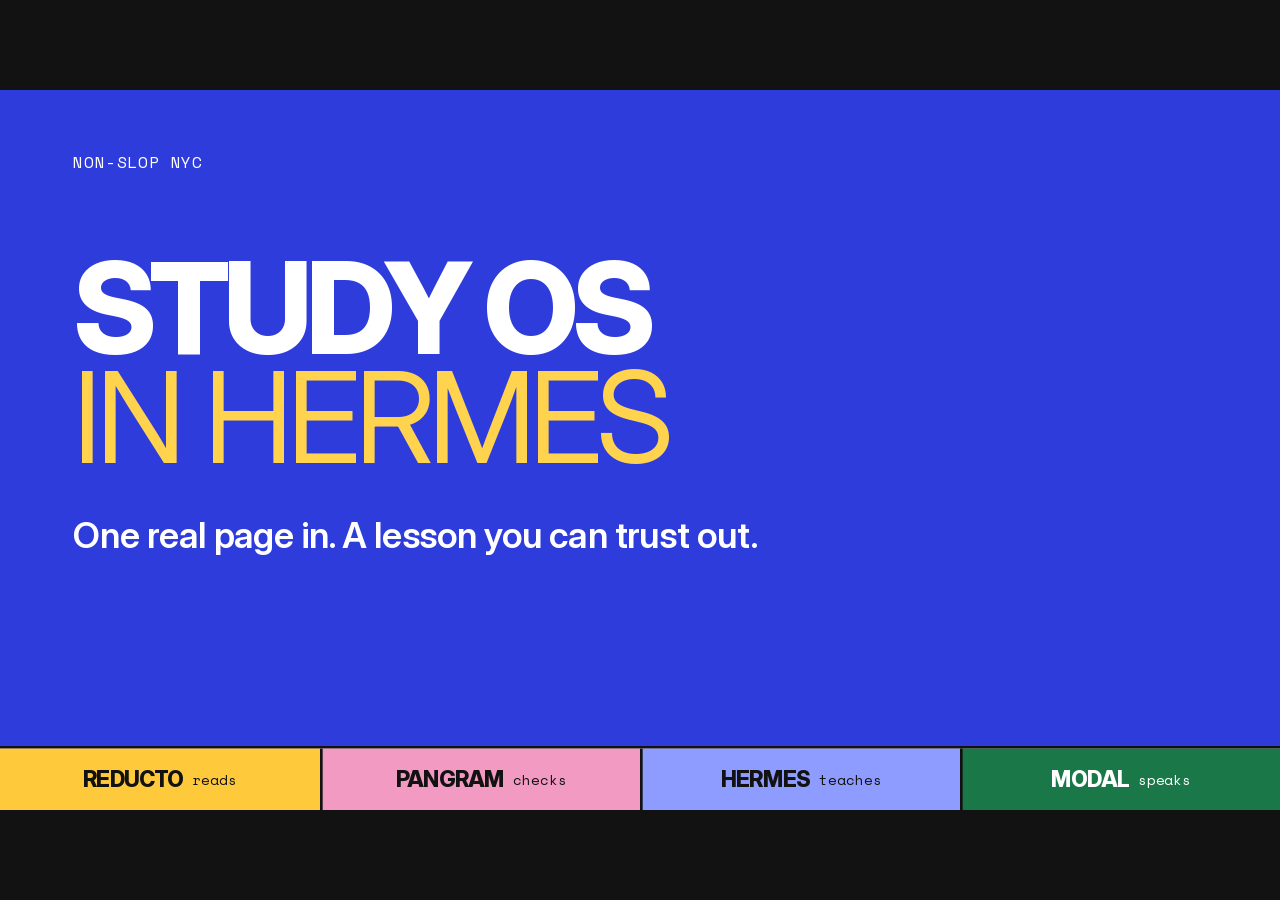
==== talk/index.html @ 19c71505 "The talk Co-Authored-By: Claude Opus 5.5 <noreply@anthropic.com>" ====
<!doctype html><html lang="en"><head><meta charset="utf-8"><title>Study OS for Hermes</title><meta name="viewport" content="width=device-width">
<style>
@font-face{font-family:Inter;font-weight:100 900;src:url(fonts/inter.woff2) format("woff2")}
@font-face{font-family:Mono;font-weight:400;src:url(fonts/mono.woff2) format("woff2")}
*{margin:0;box-sizing:border-box}html,body{height:100%;background:#121212;overflow:hidden}
body{font-family:Inter,"Helvetica Neue",Arial,sans-serif;color:#121212}
#stage{position:absolute;left:50%;top:50%;width:1920px;height:1080px;transform-origin:0 0}
#stage>section{position:absolute;inset:0;background:#faf8f3;padding:90px 110px;visibility:hidden;opacity:0;transition:opacity .25s;overflow:hidden}
#stage>section.on{visibility:visible;opacity:1}#stage>section:not(.on) *{animation:none!important}
.blue{background:#2f3cdc!important;color:#fff}.yellow{background:#ffc93c!important}.pink{background:#f39ac3!important}.green{background:#1a7748!important;color:#fff}.orange{background:#f26b2e!important}
h1{font-size:190px;line-height:.86;letter-spacing:-.055em;font-weight:800;text-transform:uppercase;text-wrap:balance}
h2{font-size:84px;line-height:.92;letter-spacing:-.05em;font-weight:800;text-transform:uppercase}
h1 em,h2 em{font-style:normal;font-weight:400;color:#d7322a}.blue em{color:#ffd34d}.green em{color:#ffd34d}.pink em,.yellow em,.orange em{color:#121212}
.m{font-family:Mono,monospace;font-size:24px;letter-spacing:.05em;text-transform:uppercase}
.rise{animation:rise .6s cubic-bezier(.2,.7,.2,1) both;animation-delay:calc(var(--i,0)*110ms)}@keyframes rise{from{opacity:0;transform:translateY(30px)}}
.clip{position:absolute;right:90px;top:90px;width:1240px;height:775px;background:#faf8f3;border:3px solid #121212;border-radius:14px;box-shadow:16px 16px 0 #121212;object-fit:cover}
.side{position:absolute;left:90px;top:110px;width:450px;display:flex;flex-direction:column;gap:34px}
.tag{display:inline-block;align-self:flex-start;border:3px solid #121212;border-radius:99px;padding:9px 24px;background:#fff;color:#121212;font-weight:700;font-size:28px;box-shadow:5px 5px 0 #121212}
.big{font-size:40px;line-height:1.16;letter-spacing:-.02em;font-weight:600}
.foot{position:absolute;left:90px;right:90px;bottom:62px;display:flex;justify-content:space-between;font-family:Mono,monospace;font-size:22px}
.row{display:flex;gap:34px;margin-top:70px}.card{flex:1;background:#fff;color:#121212;border:3px solid #121212;border-radius:26px;box-shadow:12px 12px 0 #121212;padding:40px}.card b{display:block;font-size:52px;letter-spacing:-.04em;line-height:1;margin-bottom:18px}.card p{font-size:29px;line-height:1.3}
.cmd{margin-top:60px;display:inline-block;background:#121212;color:#fff;border-radius:18px;padding:26px 38px;font-family:Mono,monospace;font-size:33px}
.vs{display:grid;grid-template-columns:1fr 1fr;gap:60px;margin-top:70px}.vs .card b{font-size:150px}
.bar{height:34px;border-radius:99px;border:3px solid #121212;margin:22px 0}
.foot a{color:inherit}aside{display:none}#notes{position:fixed;left:0;right:0;bottom:0;padding:16px 26px;background:rgba(0,0,0,.9);color:#faf8f3;font:20px/1.45 Inter,Arial;display:none}#notes.show{display:block}
#strip{position:absolute;left:0;right:0;bottom:0;height:96px;display:grid;grid-template-columns:repeat(4,1fr);border-top:4px solid #121212;background:#faf8f3;z-index:20}
#strip div{display:flex;align-items:center;justify-content:center;gap:14px;border-left:4px solid #121212;font-size:33px;font-weight:800;letter-spacing:-.04em;text-transform:uppercase;color:#b9b5a9;transition:background .25s,color .25s}#strip div:first-child{border:0}#strip span{font-family:Mono,monospace;font-weight:400;font-size:21px;letter-spacing:.02em;text-transform:lowercase}
#strip .on{color:#121212}#strip .on[data-s=reducto]{background:#ffc93c}#strip .on[data-s=pangram]{background:#f39ac3}#strip .on[data-s=hermes]{background:#8f9cff}#strip .on[data-s=modal]{background:#1a7748;color:#fff}
#stage .foot{bottom:128px}#stage .clip{top:70px}#stage .side{top:90px}
.ab{display:grid;grid-template-columns:1fr 1fr;gap:56px;margin-top:56px}.abc{background:#fff;border:4px solid #121212;border-radius:26px;box-shadow:12px 12px 0 #121212;padding:36px 40px;min-height:600px}.abc p{font-size:33px;line-height:1.42;letter-spacing:-.015em;font-weight:500;margin-top:22px}.abc p span{transition:background .4s;-webkit-box-decoration-break:clone;box-decoration-break:clone}.abtop{display:flex;align-items:center;gap:20px;height:72px}.abtop i{font-style:normal;display:grid;place-items:center;width:72px;height:72px;border-radius:50%;background:#121212;color:#fff;font-weight:800;font-size:36px}.abtop b{font-size:32px;letter-spacing:-.03em;opacity:0}.abtop .m{margin-left:auto;opacity:0;border:3px solid #121212;border-radius:99px;padding:8px 18px}.shown .abtop b,.shown .abtop .m{opacity:1;transition:opacity .3s}.shown .ai p span{background:#f7c9c6;box-shadow:inset 0 -3px 0 #d7322a}.shown .me p span{background:#cfe9d9;box-shadow:inset 0 -3px 0 #1a7748}.shown .ai .m{background:#d7322a;color:#fff}.shown .me .m{background:#1a7748;color:#fff}
.word{animation:none}.word.pop{animation:pop .28s cubic-bezier(.2,1.4,.4,1)}@keyframes pop{from{transform:scale(.7) rotate(-4deg)}}
#clock{position:fixed;right:20px;top:16px;font:700 22px Mono,monospace;background:#121212;color:#fff;padding:8px 14px;border-radius:10px;display:none;z-index:50}#clock.show{display:block}#clock.late{background:#d7322a}
</style></head><body><div id="stage">

<section class="blue" data-on="reducto pangram hermes modal" data-t="0:00"><div class="m rise">Non-Slop NYC</div><h1 class="rise" style="--i:1;margin-top:120px">Study OS<br><em>in Hermes</em></h1><p class="big rise" style="--i:3;margin-top:64px;font-size:54px">One real page in. A lesson you can trust out.</p>
<aside>On screen while you walk up. The timer starts when you leave this slide. "Reducto reads, Pangram checks, Hermes teaches, Modal speaks."</aside></section>

<section data-on="pangram" data-t="0:00" data-step><h2 class="rise">Which one did <em>AI</em> write?</h2><div class="ab"><div class="abc me"><div class="abtop"><i>A</i><b>Michael Faraday, 1861</b><span class="m">100% human</span></div><p><span>Now I must ask you to observe the cup that is formed. As the air comes to the candle, it moves upwards by the force of the current which the heat of the candle produces, and it so cools all the sides of the wax, tallow, or fuel as to keep the edge much cooler than the part within.</span></p></div><div class="abc ai"><div class="abtop"><i>B</i><b>A model</b><span class="m">100% AI</span></div><p><span>A burning candle is a remarkable example of how simple objects can reveal complex scientific principles. When the wick is lit, the heat from the flame melts the surrounding wax, creating a small pool of liquid fuel. This liquid is then drawn upward through the wick by capillary action, where it vaporizes and ultimately combusts.</span></p></div></div>
<aside>"Hands up for A. Hands up for B." Then press once to reveal. "A is Michael Faraday, 1861. B is a model. Pangram got both. Slop gets in twice: in what you study, and in what you hand in."</aside></section>

<section class="yellow" data-on="reducto" data-t="0:20" data-cues="0:reducto,3.2:pangram"><div class="side"><div class="tag">Drop a page</div><h2>Nobody <em>wrote</em> it</h2><p class="big">So it stops.</p></div><video class="clip" src="media/stop.mp4" muted playsinline preload="auto"></video>
<aside>"We drop in an article. Reducto reads every block. Pangram says it is AI. So Study OS stops, before you learn from it. You decide." (Clips are recorded.)</aside></section>

<section data-on="reducto" data-t="0:35" data-cues="0:reducto,5.4:pangram,9.8:hermes"><div class="side"><div class="tag">Drop a real one</div><h2>One page <em>in</em></h2><p class="big">A course and a film come out.</p></div><video class="clip" src="media/showcase.mp4" muted playsinline preload="auto"></video>
<aside>"Now a real one: Faraday, 1861. Reducto reads it. Pangram: one hundred percent human. Claude, in Hermes, plans a short course and makes a film of it. First time takes about a minute and a half; this one is saved."</aside></section>

<section data-on="reducto pangram hermes" data-t="1:00"><div class="side"><div class="tag">Explain your choices</div><h2>Show the <em>seams</em></h2><p class="big">Every line: its source, or none. Every choice: a reason.</p></div><video class="clip" src="media/seams.mp4" muted playsinline preload="auto"></video>
<aside>"Our lessons are written by AI, so we label them. Blue lines have a source line. Red dots are the model's own words, and it says so. Code checks every quote, word for word. And every choice has a reason."</aside></section>

<section class="pink" data-on="hermes" data-t="1:25"><div class="side"><div class="tag">Made for the lesson</div><h2>Not a <em>quiz</em></h2><p class="big">Work the idea with your hands.</p></div><video class="clip" src="media/play.mp4" muted playsinline preload="auto"></video>
<aside>"Hermes writes a game for the lesson. You move the heat, and the molecules are the idea. Melted or boiled, it is still wax."</aside></section>

<section data-on="modal" data-t="1:45"><div class="side"><div class="tag">Sound on</div><h2>It talks, it <em>draws</em></h2><p class="big">And it asks you back.</p></div><video class="clip" src="media/modal.mp4" data-sound playsinline preload="auto"></video>
<aside>Say nothing for the first few seconds: let the voice play. Then: "That voice is ours, on Modal. It sleeps when nobody talks. It draws while it speaks, and it asks instead of telling."</aside></section>

<section class="orange" data-on="reducto pangram hermes modal" data-t="2:06" data-words="Film|Short|Podcast|Quiz|Handwriting|Mock exam|Three signals|Google Calendar" data-each="1.25"><div class="side"><div class="tag">All in there</div><h2 class="word" style="font-size:78px">Film</h2></div><video class="clip" src="media/burst.mp4" muted playsinline preload="auto"></video>
<aside>"And all of this is in there too." Then let it run. Ten seconds.</aside></section>

<section data-on="" data-t="2:18"><h2 class="rise">What we said <em>no</em> to</h2><div class="row"><div class="card rise" style="--i:1;"><b>No gradients</b><p>Flat blocks read from the back row</p></div><div class="card rise" style="--i:2;background:#ffc93c"><b>No proof</b><p>A detector starts a talk, never ends one</p></div><div class="card rise" style="--i:3;background:#f39ac3"><b>No rewriting</b><p>It never writes your essay for you</p></div></div><div class="row" style="margin-top:44px"><div class="card rise" style="--i:4;background:#8f9cff"><b>No forced analogies</b><p>A cell isn't a Kubernetes cluster</p></div><div class="card rise" style="--i:5;background:#f26b2e"><b>No filler</b><p>Stock phrases get sent back</p></div><div class="card rise" style="--i:6;"><b>No account</b><p>Your work is one file you own</p></div></div>
<aside>"Taste is what we left out." Pick two: "We never call a detector proof." "We never write your essay for you."</aside></section>

<section data-on="reducto pangram hermes modal" data-t="2:32" class="blue"><div style="position:absolute;right:130px;top:150px;width:560px;padding:34px;background:#fff;border:4px solid #121212;border-radius:34px;box-shadow:16px 16px 0 #121212" class="rise"><img src="media/qr.svg" alt="QR code for the Study OS plugin" style="width:100%;display:block;image-rendering:pixelated"><p class="m" style="color:#121212;text-align:center;margin-top:12px">Scan to play</p></div><h1 class="rise" style="margin-top:60px">Try <em>it</em></h1><p class="big rise" style="--i:2;margin-top:70px;font-size:46px;max-width:1080px">Tell your Hermes:</p><div class="cmd rise" style="--i:3;margin-top:24px;max-width:1080px;font-size:30px;line-height:1.45">"Install the plugin pukujan-lab-2/study-os-hermes and set it up for me"</div><p class="big rise" style="--i:4;margin-top:54px;font-size:40px">or <span class="m" style="text-transform:none;font-size:25px;white-space:nowrap;display:block;margin-top:10px;max-width:1080px">hermes plugins install pukujan-lab-2/study-os-hermes --enable</span></p>
<aside>"Reducto reads, Pangram checks, Hermes teaches, Modal speaks. It is one plugin, open source, your own keys. Scan it and play that game on your phone right now." Then stop. Everything after this slide is for questions.</aside></section>

<section data-on="pangram"><h2 class="rise">Two kinds of <em>slop</em></h2><div class="vs"><div class="card rise" style="--i:1;background:#ffc93c"><b>1</b><p style="font-size:40px;font-weight:600">What you learn from.</p><p>An article nobody wrote.</p></div><div class="card rise" style="--i:2;background:#f39ac3"><b>2</b><p style="font-size:40px;font-weight:600">What you hand in.</p><p>An essay nobody wrote.</p></div></div>
<aside>Slop comes in at two ends: the thing you study, and the thing you submit. We check both, and we teach in between.</aside></section>

<section data-on="hermes" class="pink"><div class="side"><div class="tag">HyperFrames</div><h2>Watch or <em>listen</em></h2><p class="big">Explainer, Short, slides. Podcast, recap, quiz in your ear.</p></div><video class="clip" src="media/watch.mp4" muted playsinline preload="auto"></video><div class="foot"><span>Made from the same lesson</span></div>
<aside>The same lesson as a video, a Short, slides or a podcast. The videos are HyperFrames compositions.</aside></section>

<section data-on="hermes" class="yellow"><div class="side"><div class="tag">Hermes + Claude</div><h2>Then <em>learn it</em></h2><p class="big">Short lessons. Quizzes that say why you slipped.</p></div><video class="clip" src="media/quiz.mp4" muted playsinline preload="auto"></video><div class="foot"><span>Comes back before you forget it</span></div>
<aside>It makes a course from your source, and quizzes what you know least.</aside></section>

<section data-on="reducto pangram" class="green"><div class="side"><div class="tag">For teachers</div><h2>PDF to <em>exam</em></h2><p class="big">Drop the reading. Get an assignment or a mock exam.</p></div><video class="clip" src="media/teacher.mp4" muted playsinline preload="auto"></video><div class="foot"><span>Read by Reducto. Set with a deadline.</span></div>
<aside>The teacher's page. One document becomes work with a due date. Students never see the answers.</aside></section>

<section data-on="reducto"><div class="side"><div class="tag">For students</div><h2>Typed or <em>by hand</em></h2><p class="big">Write on paper, take a photo. Reducto reads it.</p></div><video class="clip" src="media/student.mp4" muted playsinline preload="auto"></video><div class="foot"><span>It also notes typing, pasting and time</span><span><a href="samples/handwriting.png" target="_blank">Open the page</a></span></div>
<aside>Students can write by hand and send a photo. The app notes typed or pasted, and how long it took, and tells the student so.</aside></section>

<section data-on="pangram" class="yellow"><div class="side"><div class="tag">Pangram</div><h2>Three <em>signals</em></h2><p class="big">How it reads. How it was written. How long it took.</p></div><video class="clip" src="media/signals.mp4" muted playsinline preload="auto"></video><div class="foot"><span>Signals to start a conversation, never proof</span><span><a href="samples/essay-person.txt" target="_blank">Essay A</a> · <a href="samples/essay-ai.txt" target="_blank">Essay B</a></span></div>
<aside>The sample pasted answer is fully AI and shows red. Maya's sample photo uses Faraday's own words, so it shows green. A detector can be wrong, so we show three signals and call none of them proof.</aside></section>

<section data-on="hermes" class="pink"><div class="side"><div class="tag">Meet</div><h2>Book a <em>session</em></h2><p class="big">One student or a group. Opens in Google Calendar, filled in.</p></div><video class="clip" src="media/meet.mp4" muted playsinline preload="auto"></video><div class="foot"><span>Email opens ready in Gmail too</span></div>
<aside>Students ask, teachers book. It opens Google Calendar or Gmail already filled in.</aside></section>

<section data-on="reducto pangram hermes modal"><h2 class="rise">What does <em>what</em></h2><div class="row"><div class="card rise" style="--i:1"><b>Hermes</b><p>The app, the agent and the model</p></div><div class="card rise" style="--i:2;background:#ffc93c"><b>Reducto</b><p>Reads PDFs and handwriting</p></div><div class="card rise" style="--i:3;background:#f39ac3"><b>Pangram</b><p>Who wrote it, part by part</p></div></div><div class="row" style="margin-top:44px"><div class="card rise" style="--i:4;background:#8f9cff"><b>Modal</b><p>A voice that sleeps when quiet</p></div><div class="card rise" style="--i:5;background:#f26b2e"><b>HyperFrames</b><p>Every video is a web page</p></div><div class="card rise" style="--i:6"><b>SQLite</b><p>One file on your computer</p></div></div>
<aside>Each sponsor does one clear job. Turn any of them off and it still works, with less.</aside></section>


<div id="strip"><div data-s="reducto">Reducto <span>reads</span></div><div data-s="pangram">Pangram <span>checks</span></div><div data-s="hermes">Hermes <span>teaches</span></div><div data-s="modal">Modal <span>speaks</span></div></div></div><div id="clock">0:00</div><div id="notes"></div><script>
const S=[...document.querySelectorAll('#stage>section')],stage=document.getElementById('stage'),notes=document.getElementById('notes'),clock=document.getElementById('clock');let i=-1,began=0;
const light=names=>document.querySelectorAll('#strip div').forEach(d=>d.classList.toggle('on',names.split(' ').includes(d.dataset.s)));
function fit(){const k=Math.min(innerWidth/1920,innerHeight/1080);stage.style.transform=`scale(${k}) translate(-50%,-50%)`}
function start(s){s.querySelectorAll('video').forEach(v=>{v.loop=false;v.currentTime=0;if(v.hasAttribute('data-sound'))v.muted=/[?&]mute/.test(location.search);v.play().catch(()=>{v.muted=true;v.play().catch(()=>{})})})}
S.forEach(s=>{const v=s.querySelector('video');if(!v)return;
 const cues=s.dataset.cues&&s.dataset.cues.split(',').map(x=>{const[a,b]=x.split(':');return[+a,b]}),words=s.dataset.words&&s.dataset.words.split('|'),w=s.querySelector('.word');
 if(!cues&&!words)return;
 const tick=()=>{if(S[i]!==s)return;if(cues){let c=cues[0];cues.forEach(x=>{if(v.currentTime>=x[0])c=x});light(c[1])}if(words){const t=words[Math.min(words.length-1,Math.floor(v.currentTime/+s.dataset.each))];if(w.textContent!==t){w.textContent=t;w.classList.remove('pop');void w.offsetWidth;w.classList.add('pop')}}requestAnimationFrame(tick)};
 s._tick=tick});
function go(n){n=Math.max(0,Math.min(S.length-1,n));if(n===i)return;if(i>=0)S[i].querySelectorAll('video').forEach(v=>v.pause());if(i===0&&n===1&&!began)began=Date.now();if(n===0)began=0;S.forEach((s,k)=>s.classList.toggle('on',k===n));i=n;S[n].classList.remove('shown');try{history.replaceState(null,'',location.search+'#'+(n+1))}catch(e){}notes.textContent=(S[n].dataset.t?S[n].dataset.t+'  ':'Backup  ')+(S[n].querySelector('aside')?.textContent||'');light(S[n].dataset.on||'');start(S[n]);if(S[n]._tick)requestAnimationFrame(S[n]._tick)}
function next(){const s=S[i];if(s.hasAttribute('data-step')&&!s.classList.contains('shown'))s.classList.add('shown');else go(i+1)}
setInterval(()=>{const t=began?Math.floor((Date.now()-began)/1000):0;clock.textContent=Math.floor(t/60)+':'+String(t%60).padStart(2,'0');clock.classList.toggle('late',t>165)},250);
addEventListener('resize',fit);fit();
addEventListener('keydown',e=>{const k=e.key.toLowerCase();if(['arrowright','arrowdown','pagedown',' ','enter'].includes(k)){e.preventDefault();next()}else if(['arrowleft','arrowup','pageup','backspace'].includes(k)){e.preventDefault();go(i-1)}else if(k==='f'){document.fullscreenElement?document.exitFullscreen():document.documentElement.requestFullscreen().catch(()=>{})}else if(k==='n')notes.classList.toggle('show');else if(k==='t')clock.classList.toggle('show');else if(k==='r'){S[i].classList.remove('shown');start(S[i])}});
addEventListener('click',e=>e.target.closest('a')||(e.clientX<innerWidth*.25?go(i-1):next()));go((+location.hash.slice(1)||1)-1);
</script></body></html>
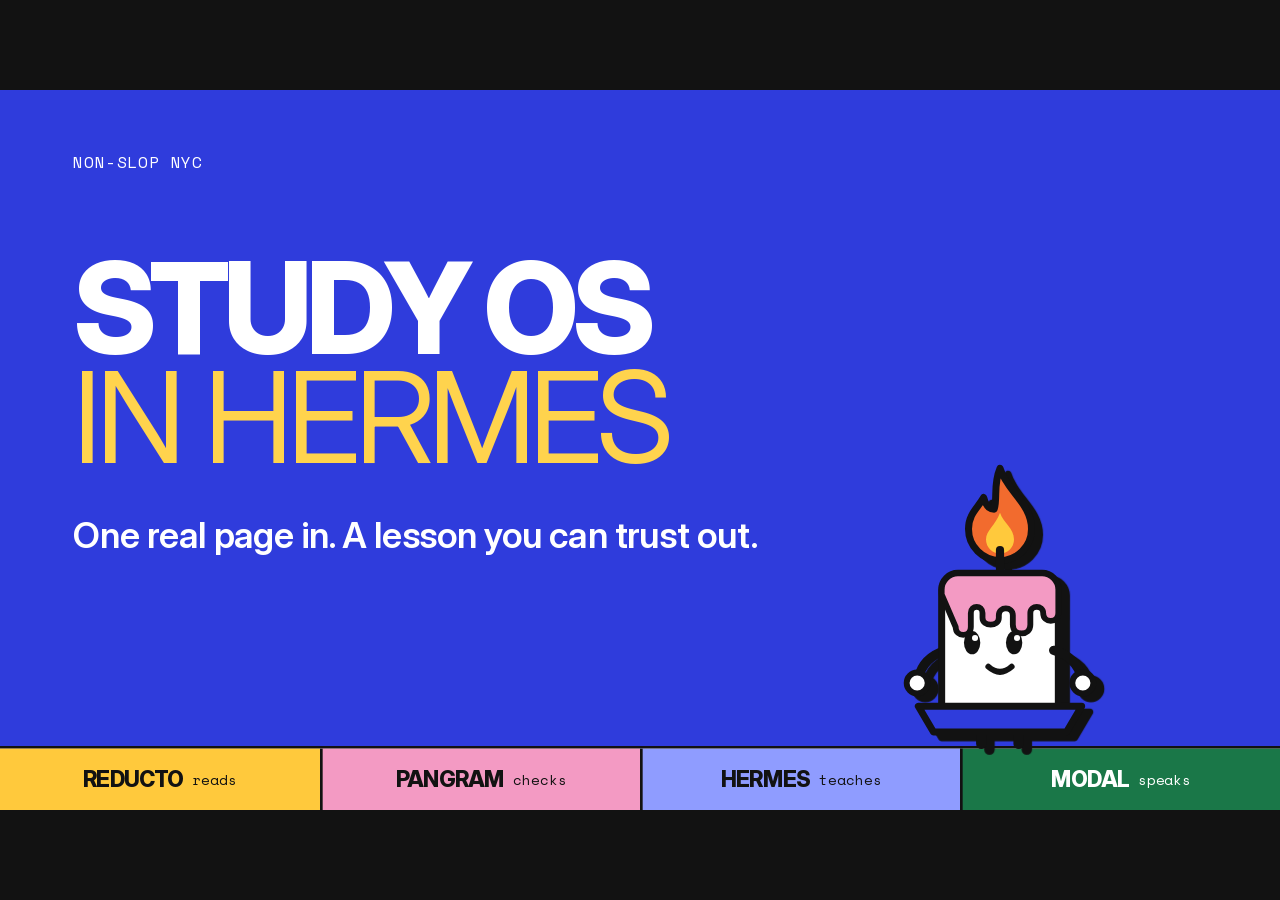
==== commit 7ccb0e10: "Use it with no sign-in; the talk's host Co-Authored-By: Claude Opus 5.5 <noreply@anthropic.com>" ====
--- a/talk/index.html
+++ b/talk/index.html
@@ -59,8 +59,9 @@
 <section data-on="" data-t="2:18"><h2 class="rise">What we said <em>no</em> to</h2><div class="row"><div class="card rise" style="--i:1;"><b>No gradients</b><p>Flat blocks read from the back row</p></div><div class="card rise" style="--i:2;background:#ffc93c"><b>No proof</b><p>A detector starts a talk, never ends one</p></div><div class="card rise" style="--i:3;background:#f39ac3"><b>No rewriting</b><p>It never writes your essay for you</p></div></div><div class="row" style="margin-top:44px"><div class="card rise" style="--i:4;background:#8f9cff"><b>No forced analogies</b><p>A cell isn't a Kubernetes cluster</p></div><div class="card rise" style="--i:5;background:#f26b2e"><b>No filler</b><p>Stock phrases get sent back</p></div><div class="card rise" style="--i:6;"><b>No account</b><p>Your work is one file you own</p></div></div>
 <aside>"Taste is what we left out." Pick two: "We never call a detector proof." "We never write your essay for you."</aside></section>
 
-<section data-on="reducto pangram hermes modal" data-t="2:32" class="blue"><div style="position:absolute;right:130px;top:150px;width:560px;padding:34px;background:#fff;border:4px solid #121212;border-radius:34px;box-shadow:16px 16px 0 #121212" class="rise"><img src="media/qr.svg" alt="QR code for the Study OS plugin" style="width:100%;display:block;image-rendering:pixelated"><p class="m" style="color:#121212;text-align:center;margin-top:12px">Scan to play</p></div><h1 class="rise" style="margin-top:60px">Try <em>it</em></h1><p class="big rise" style="--i:2;margin-top:70px;font-size:46px;max-width:1080px">Tell your Hermes:</p><div class="cmd rise" style="--i:3;margin-top:24px;max-width:1080px;font-size:30px;line-height:1.45">"Install the plugin pukujan-lab-2/study-os-hermes and set it up for me"</div><p class="big rise" style="--i:4;margin-top:54px;font-size:40px">or <span class="m" style="text-transform:none;font-size:25px;white-space:nowrap;display:block;margin-top:10px;max-width:1080px">hermes plugins install pukujan-lab-2/study-os-hermes --enable</span></p>
-<aside>"Reducto reads, Pangram checks, Hermes teaches, Modal speaks. It is one plugin, open source, your own keys. Scan it and play that game on your phone right now." Then stop. Everything after this slide is for questions.</aside></section>
+<section data-on="reducto pangram hermes modal" data-t="2:32" class="blue"><div style="position:absolute;right:130px;top:150px;width:560px;padding:34px;background:#fff;border:4px solid #121212;border-radius:34px;box-shadow:16px 16px 0 #121212" class="rise"><img src="media/qr.svg" alt="QR code for the Study OS plugin" style="width:100%;display:block;image-rendering:pixelated"><p class="m" style="color:#121212;text-align:center;margin-top:12px">Scan to use it</p></div><h1 class="rise" style="margin-top:60px">Try <em>it</em></h1><p class="big rise" style="--i:2;margin-top:70px;font-size:46px;max-width:1080px">Tell your Hermes:</p><div class="cmd rise" style="--i:3;margin-top:24px;max-width:1080px;font-size:30px;line-height:1.45">"Install the plugin pukujan-lab-2/study-os-hermes and set it up for me"</div><p class="big rise" style="--i:4;margin-top:54px;font-size:40px">or <span class="m" style="text-transform:none;font-size:25px;white-space:nowrap;display:block;margin-top:10px;max-width:1080px">hermes plugins install pukujan-lab-2/study-os-hermes --enable</span></p>
+<div class="m" style="position:absolute;left:110px;bottom:150px;font-size:40px;text-transform:none;letter-spacing:0">hackathon.design-bakery.com</div>
+<aside>"Reducto reads, Pangram checks, Hermes teaches, Modal speaks. No Hermes? Scan it: the real thing runs in your browser, no sign-in, as a student or a teacher." Then stop. Everything after this slide is for questions.</aside></section>
 
 <section data-on="pangram"><h2 class="rise">Two kinds of <em>slop</em></h2><div class="vs"><div class="card rise" style="--i:1;background:#ffc93c"><b>1</b><p style="font-size:40px;font-weight:600">What you learn from.</p><p>An article nobody wrote.</p></div><div class="card rise" style="--i:2;background:#f39ac3"><b>2</b><p style="font-size:40px;font-weight:600">What you hand in.</p><p>An essay nobody wrote.</p></div></div>
 <aside>Slop comes in at two ends: the thing you study, and the thing you submit. We check both, and we teach in between.</aside></section>
@@ -103,4 +104,4 @@
 addEventListener('resize',fit);fit();
 addEventListener('keydown',e=>{const k=e.key.toLowerCase();if(['arrowright','arrowdown','pagedown',' ','enter'].includes(k)){e.preventDefault();next()}else if(['arrowleft','arrowup','pageup','backspace'].includes(k)){e.preventDefault();go(i-1)}else if(k==='f'){document.fullscreenElement?document.exitFullscreen():document.documentElement.requestFullscreen().catch(()=>{})}else if(k==='n')notes.classList.toggle('show');else if(k==='t')clock.classList.toggle('show');else if(k==='r'){S[i].classList.remove('shown');start(S[i])}});
 addEventListener('click',e=>e.target.closest('a')||(e.clientX<innerWidth*.25?go(i-1):next()));go((+location.hash.slice(1)||1)-1);
-</script></body></html>
+</script><script src="pet.js"></script></body></html>
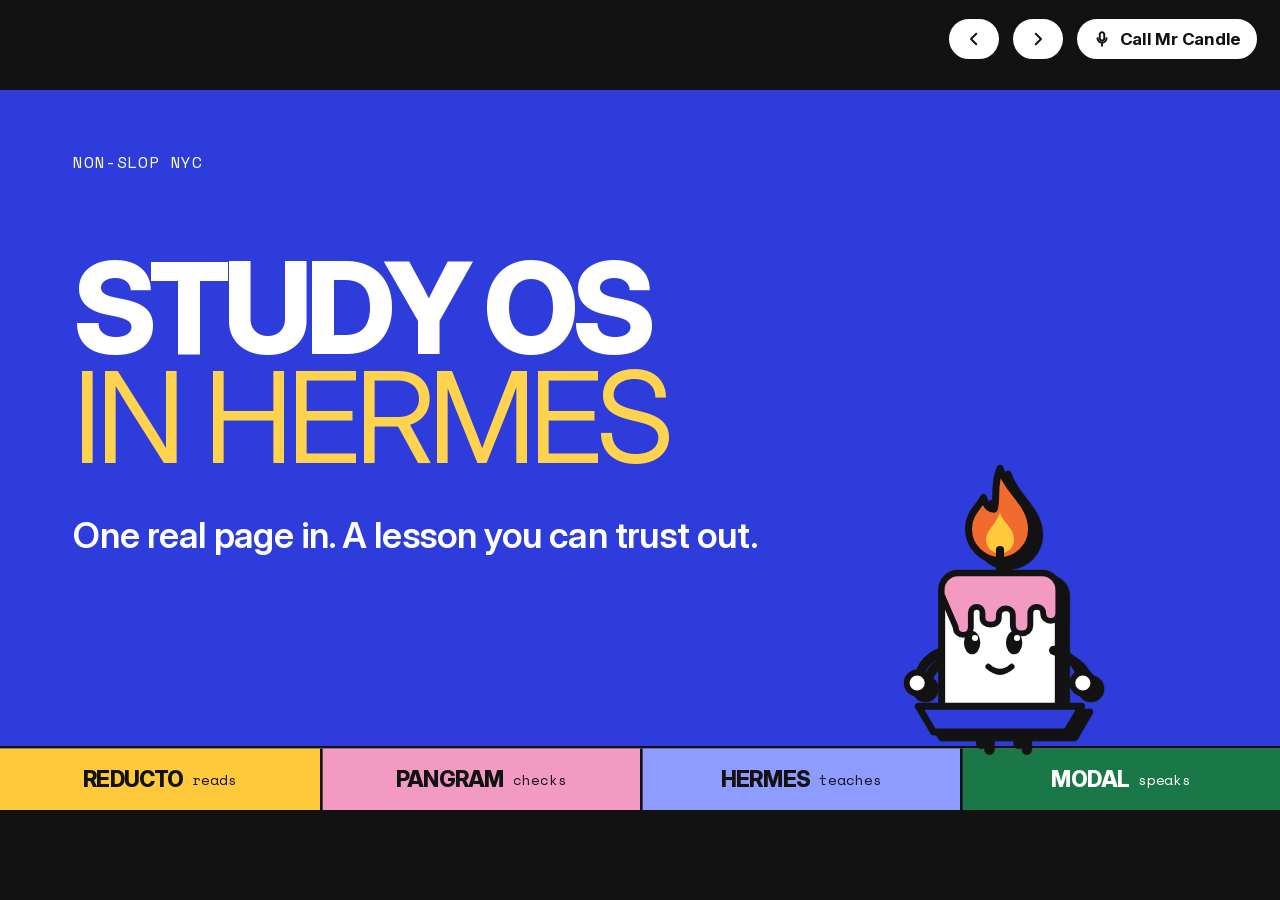
==== commit a6abb93f: "Mr Candle on a call you control Co-Authored-By: Claude Opus 5.5 <noreply@anthropic.com>" ====
--- a/talk/index.html
+++ b/talk/index.html
@@ -30,78 +30,84 @@
 .ab{display:grid;grid-template-columns:1fr 1fr;gap:56px;margin-top:56px}.abc{background:#fff;border:4px solid #121212;border-radius:26px;box-shadow:12px 12px 0 #121212;padding:36px 40px;min-height:600px}.abc p{font-size:33px;line-height:1.42;letter-spacing:-.015em;font-weight:500;margin-top:22px}.abc p span{transition:background .4s;-webkit-box-decoration-break:clone;box-decoration-break:clone}.abtop{display:flex;align-items:center;gap:20px;height:72px}.abtop i{font-style:normal;display:grid;place-items:center;width:72px;height:72px;border-radius:50%;background:#121212;color:#fff;font-weight:800;font-size:36px}.abtop b{font-size:32px;letter-spacing:-.03em;opacity:0}.abtop .m{margin-left:auto;opacity:0;border:3px solid #121212;border-radius:99px;padding:8px 18px}.shown .abtop b,.shown .abtop .m{opacity:1;transition:opacity .3s}.shown .ai p span{background:#f7c9c6;box-shadow:inset 0 -3px 0 #d7322a}.shown .me p span{background:#cfe9d9;box-shadow:inset 0 -3px 0 #1a7748}.shown .ai .m{background:#d7322a;color:#fff}.shown .me .m{background:#1a7748;color:#fff}
 .word{animation:none}.word.pop{animation:pop .28s cubic-bezier(.2,1.4,.4,1)}@keyframes pop{from{transform:scale(.7) rotate(-4deg)}}
 #clock{position:fixed;right:20px;top:16px;font:700 22px Mono,monospace;background:#121212;color:#fff;padding:8px 14px;border-radius:10px;display:none;z-index:50}#clock.show{display:block}#clock.late{background:#d7322a}
+.fgrid{display:grid;grid-template-columns:repeat(6,1fr);gap:20px;margin-top:38px}.fb{appearance:none;font:inherit;text-align:left;color:#121212;cursor:pointer;height:144px;padding:18px 20px;border:3px solid #121212;border-radius:18px;box-shadow:7px 7px 0 #121212;background:#fff;display:flex;flex-direction:column;justify-content:space-between;transition:transform .2s cubic-bezier(.3,1.5,.5,1),box-shadow .2s}.fb b{font-size:33px;letter-spacing:-.045em;line-height:.98;font-weight:800}.fb span{font-size:20px;line-height:1.15;letter-spacing:-.01em}.fb.reducto{background:#ffc93c}.fb.pangram{background:#f39ac3}.fb.hermes{background:#8f9cff}.fb.modal{background:#1a7748;color:#fff}.fb.hyper{background:#f26b2e}.fb:hover,.fb.pick{transform:translate(-4px,-6px) scale(1.04);box-shadow:13px 13px 0 #121212}.fb.pick{outline:5px solid #d7322a;outline-offset:4px;z-index:3}.fgrid.has .fb:not(.pick){opacity:.35}
+section[data-key=features]{padding-top:62px!important}
+.abc{min-height:0!important;height:432px;display:flex;flex-direction:column}.abc p{font-size:46px!important;line-height:1.26!important;letter-spacing:-.03em!important;font-weight:650!important}.abc u{text-decoration:none}.shown .abc u{text-decoration:underline;text-decoration-thickness:6px;text-underline-offset:7px}.tell{margin-top:auto;font-size:31px;font-weight:700;letter-spacing:-.03em;opacity:0}.shown .tell{opacity:1;transition:opacity .4s .5s}.abtop .m{font-size:21px!important;text-transform:none!important;letter-spacing:0!important;white-space:nowrap}.ab{margin-top:44px!important}.pgwhy{display:grid;grid-template-columns:auto 1.35fr 1fr 1fr;gap:20px;align-items:stretch;margin-top:40px;opacity:0;translate:0 24px;transition:opacity .4s .9s,translate .5s .9s}.shown .pgwhy,.shown.pgwhy{opacity:1;translate:0 0}.pgwhy>*{border:3px solid #121212;border-radius:18px;padding:18px 20px;font-size:25px;line-height:1.2;letter-spacing:-.02em;font-weight:600;background:#f39ac3}.pgwhy b{background:#121212;color:#fff;display:grid;place-items:center;font-weight:800;font-size:28px;max-width:210px}.pgwhy div{display:flex;gap:14px;align-items:center}.pgwhy i{font-style:normal;flex:none;width:44px;height:44px;border-radius:50%;background:#121212;color:#fff;display:grid;place-items:center;font-weight:800}section[data-key=ab]{padding-top:62px!important}
+.loop{display:grid;grid-template-columns:1fr 170px 1fr;gap:22px;margin-top:38px;align-items:center}.who{border:4px solid #121212;border-radius:26px;box-shadow:12px 12px 0 #121212;padding:26px 30px 28px;background:#8f9cff;height:640px;display:flex;flex-direction:column}.who.te{background:#f39ac3}.who h3{font-size:62px;letter-spacing:-.055em;text-transform:uppercase;font-weight:850;line-height:1;margin-bottom:18px}.who ol{list-style:none;padding:0;display:grid;gap:14px;flex:1}.who li{display:flex;align-items:center;gap:20px;background:#fff;border:3px solid #121212;border-radius:18px;padding:0 22px}.who li i{font-style:normal;flex:none;width:58px;height:58px;border-radius:50%;border:3px solid #121212;display:grid;place-items:center;font-weight:800;font-size:28px;background:#ffc93c}.who li.pangram i{background:#f39ac3}.who li.hermes i{background:#8f9cff}.who li.modal i{background:#1a7748;color:#fff}.who li b{display:block;font-size:38px;letter-spacing:-.045em;line-height:1;font-weight:800}.who li span{font-size:25px;letter-spacing:-.01em}.lane{position:relative;height:420px}.lane svg{width:100%;height:100%}.lane span{position:absolute;left:0;right:0;text-align:center;font:700 27px/1 Inter,sans-serif;letter-spacing:-.03em}.lane .l1{top:26px}.lane .l2{top:232px}section[data-key=who]{padding-top:62px!important}
+.abtop i,.abtop b{flex:none}section:has(.clip) .foot{left:640px!important}
 </style></head><body><div id="stage">
 
-<section class="blue" data-on="reducto pangram hermes modal" data-t="0:00"><div class="m rise">Non-Slop NYC</div><h1 class="rise" style="--i:1;margin-top:120px">Study OS<br><em>in Hermes</em></h1><p class="big rise" style="--i:3;margin-top:64px;font-size:54px">One real page in. A lesson you can trust out.</p>
+<section data-key="title" data-t="0:00" class="blue" data-on="reducto pangram hermes modal"><div class="m rise">Non-Slop NYC</div><h1 class="rise" style="--i:1;margin-top:120px">Study OS<br><em>in Hermes</em></h1><p class="big rise" style="--i:3;margin-top:64px;font-size:54px">One real page in. A lesson you can trust out.</p>
 <aside>On screen while you walk up. The timer starts when you leave this slide. "Reducto reads, Pangram checks, Hermes teaches, Modal speaks."</aside></section>
 
-<section data-on="pangram" data-t="0:00" data-step><h2 class="rise">Which one did <em>AI</em> write?</h2><div class="ab"><div class="abc me"><div class="abtop"><i>A</i><b>Michael Faraday, 1861</b><span class="m">100% human</span></div><p><span>Now I must ask you to observe the cup that is formed. As the air comes to the candle, it moves upwards by the force of the current which the heat of the candle produces, and it so cools all the sides of the wax, tallow, or fuel as to keep the edge much cooler than the part within.</span></p></div><div class="abc ai"><div class="abtop"><i>B</i><b>A model</b><span class="m">100% AI</span></div><p><span>A burning candle is a remarkable example of how simple objects can reveal complex scientific principles. When the wick is lit, the heat from the flame melts the surrounding wax, creating a small pool of liquid fuel. This liquid is then drawn upward through the wick by capillary action, where it vaporizes and ultimately combusts.</span></p></div></div>
-<aside>"Hands up for A. Hands up for B." Then press once to reveal. "A is Michael Faraday, 1861. B is a model. Pangram got both. Slop gets in twice: in what you study, and in what you hand in."</aside></section>
+<section data-key="two" data-t="0:00" data-on="pangram"><h2 class="rise">Two kinds of <em>slop</em></h2><div class="vs"><div class="card rise" style="--i:1;background:#ffc93c"><b>1</b><p style="font-size:40px;font-weight:600">What you learn from.</p><p>An article nobody wrote.</p></div><div class="card rise" style="--i:2;background:#f39ac3"><b>2</b><p style="font-size:40px;font-weight:600">What you hand in.</p><p>An essay nobody wrote.</p></div></div>
+<aside>Slop comes in at two ends: the thing you study, and the thing you submit. We check both, and we teach in between.</aside></section>
 
-<section class="yellow" data-on="reducto" data-t="0:20" data-cues="0:reducto,3.2:pangram"><div class="side"><div class="tag">Drop a page</div><h2>Nobody <em>wrote</em> it</h2><p class="big">So it stops.</p></div><video class="clip" src="media/stop.mp4" muted playsinline preload="auto"></video>
+<section data-key="show" data-t="0:27" data-on="reducto" data-cues="0:reducto,4.85:pangram,8.4:hermes,12.8:hermes modal"><div class="side"><div class="tag">Drop a real one</div><h2>One page <em>in</em></h2><p class="big">A course and a film come out.</p></div><video class="clip" src="media/showcase.mp4?v=163109" data-sound="12.9" playsinline preload="auto"></video>
+<aside>"Now a real one: Faraday, 1861. Reducto reads it. Pangram: one hundred percent human. Claude, in Hermes, plans a short course and makes a film of it. First time takes about a minute and a half; this one is saved."</aside></section>
+
+<section data-key="ab" data-t="0:05" data-on="pangram" data-step><h2 class="rise">Which one did <em>AI</em> write?</h2><div class="ab"><div class="abc me"><div class="abtop"><i>A</i><b>Faraday, 1861</b><span class="m">Human, high confidence</span></div><p><span>“Now I <u>must ask you</u> to observe the cup that is formed.”</span></p><div class="tell">One person, talking to you.</div></div><div class="abc ai"><div class="abtop"><i>B</i><b>A model</b><span class="m">AI, high confidence</span></div><p><span>“A burning candle is a <u>remarkable example</u> of how simple objects can reveal <u>complex scientific principles</u>.”</span></p><div class="tell">Big words. Says nothing yet.</div></div></div>
+<div class="pgwhy"><b>How Pangram decides</b><div><i>1</i>Learns from human texts, each paired with an AI copy on the same topic</div><div><i>2</i>So it hears how it’s written, not what it’s about</div><div><i>3</i>Scores every stretch, with how sure it is</div></div>
+<aside>"Hands up for A. Hands up for B." Press once to reveal. "A is Faraday, 1861. B is a model. Pangram got both, with high confidence. It doesn't give reasons; it compares how it's written with human texts and their AI copies. The underlined words are what we hear. A signal, never proof." (Pangram read the whole passages; these are the opening lines.)</aside></section>
+
+<section data-key="stop" data-t="0:20" class="yellow" data-on="reducto" data-cues="0:reducto,3.2:pangram"><div class="side"><div class="tag">Drop a page</div><h2>Nobody <em>wrote</em> it</h2><p class="big">So it stops.</p></div><video class="clip" src="media/stop.mp4?v=163109" muted playsinline preload="auto"></video>
 <aside>"We drop in an article. Reducto reads every block. Pangram says it is AI. So Study OS stops, before you learn from it. You decide." (Clips are recorded.)</aside></section>
 
-<section data-on="reducto" data-t="0:35" data-cues="0:reducto,5.4:pangram,9.8:hermes"><div class="side"><div class="tag">Drop a real one</div><h2>One page <em>in</em></h2><p class="big">A course and a film come out.</p></div><video class="clip" src="media/showcase.mp4" muted playsinline preload="auto"></video>
-<aside>"Now a real one: Faraday, 1861. Reducto reads it. Pangram: one hundred percent human. Claude, in Hermes, plans a short course and makes a film of it. First time takes about a minute and a half; this one is saved."</aside></section>
-
-<section data-on="reducto pangram hermes" data-t="1:00"><div class="side"><div class="tag">Explain your choices</div><h2>Show the <em>seams</em></h2><p class="big">Every line: its source, or none. Every choice: a reason.</p></div><video class="clip" src="media/seams.mp4" muted playsinline preload="auto"></video>
+<section data-key="seams" data-t="0:52" data-on="reducto pangram hermes"><div class="side"><div class="tag">Explain your choices</div><h2>Show the <em>seams</em></h2><p class="big">Every line: its source, or none. Every choice: a reason.</p></div><video class="clip" src="media/seams.mp4?v=163109" muted playsinline preload="auto"></video>
 <aside>"Our lessons are written by AI, so we label them. Blue lines have a source line. Red dots are the model's own words, and it says so. Code checks every quote, word for word. And every choice has a reason."</aside></section>
 
-<section class="pink" data-on="hermes" data-t="1:25"><div class="side"><div class="tag">Made for the lesson</div><h2>Not a <em>quiz</em></h2><p class="big">Work the idea with your hands.</p></div><video class="clip" src="media/play.mp4" muted playsinline preload="auto"></video>
+<section data-key="quiz" data-t="1:05" data-from="11.5" data-on="hermes" class="yellow"><div class="side"><div class="tag">Hermes + Claude</div><h2>Then <em>learn it</em></h2><p class="big">Short lessons. Quizzes that say why you slipped.</p></div><video class="clip" src="media/quiz.mp4?v=163109" muted playsinline preload="auto"></video><div class="foot"><span>Comes back before you forget it</span></div>
+<aside>It makes a course from your source, and quizzes what you know least.</aside></section>
+
+<section data-key="play" data-t="1:11" class="pink" data-on="hermes"><div class="side"><div class="tag">Made for the lesson</div><h2>Not a <em>quiz</em></h2><p class="big">Work the idea with your hands.</p></div><video class="clip" src="media/play.mp4?v=163109" muted playsinline preload="auto"></video>
 <aside>"Hermes writes a game for the lesson. You move the heat, and the molecules are the idea. Melted or boiled, it is still wax."</aside></section>
 
-<section data-on="modal" data-t="1:45"><div class="side"><div class="tag">Sound on</div><h2>It talks, it <em>draws</em></h2><p class="big">And it asks you back.</p></div><video class="clip" src="media/modal.mp4" data-sound playsinline preload="auto"></video>
+<section data-key="tutor" data-t="1:21" data-on="modal"><div class="side"><div class="tag">Sound on</div><h2>It talks, it <em>draws</em></h2><p class="big">And it asks you back.</p></div><video class="clip" src="media/modal.mp4?v=163109" data-sound="2.6" playsinline preload="auto"></video>
 <aside>Say nothing for the first few seconds: let the voice play. Then: "That voice is ours, on Modal. It sleeps when nobody talks. It draws while it speaks, and it asks instead of telling."</aside></section>
 
-<section class="orange" data-on="reducto pangram hermes modal" data-t="2:06" data-words="Film|Short|Podcast|Quiz|Handwriting|Mock exam|Three signals|Google Calendar" data-each="1.25"><div class="side"><div class="tag">All in there</div><h2 class="word" style="font-size:78px">Film</h2></div><video class="clip" src="media/burst.mp4" muted playsinline preload="auto"></video>
-<aside>"And all of this is in there too." Then let it run. Ten seconds.</aside></section>
+<section data-key="watch" data-t="1:39" data-from="9.8" data-on="hermes" class="pink"><div class="side"><div class="tag">HyperFrames</div><h2>Watch or <em>listen</em></h2><p class="big">Explainer, Short, slides. Podcast, recap, quiz in your ear.</p></div><video class="clip" src="media/watch.mp4?v=163109" muted playsinline preload="auto"></video><div class="foot"><span>Made from the same lesson</span></div>
+<aside>The same lesson as a video, a Short, slides or a podcast. The videos are HyperFrames compositions.</aside></section>
 
-<section data-on="" data-t="2:18"><h2 class="rise">What we said <em>no</em> to</h2><div class="row"><div class="card rise" style="--i:1;"><b>No gradients</b><p>Flat blocks read from the back row</p></div><div class="card rise" style="--i:2;background:#ffc93c"><b>No proof</b><p>A detector starts a talk, never ends one</p></div><div class="card rise" style="--i:3;background:#f39ac3"><b>No rewriting</b><p>It never writes your essay for you</p></div></div><div class="row" style="margin-top:44px"><div class="card rise" style="--i:4;background:#8f9cff"><b>No forced analogies</b><p>A cell isn't a Kubernetes cluster</p></div><div class="card rise" style="--i:5;background:#f26b2e"><b>No filler</b><p>Stock phrases get sent back</p></div><div class="card rise" style="--i:6;"><b>No account</b><p>Your work is one file you own</p></div></div>
-<aside>"Taste is what we left out." Pick two: "We never call a detector proof." "We never write your essay for you."</aside></section>
+<section data-key="who" data-t="1:45" class="paper" data-on="reducto pangram hermes modal"><h2 class="rise">Two people, <em>one loop</em></h2><div class="loop"><div class="who st"><h3>Student</h3><ol><li class="rise reducto" style="--i:1"><i>1</i><div><b>Drop a page</b><span>It becomes a course</span></div></li><li class="rise modal" style="--i:2"><i>2</i><div><b>Learn it</b><span>Film, game, tutor that draws</span></div></li><li class="rise reducto" style="--i:3"><i>3</i><div><b>Hand it in</b><span>Typed, or a photo of paper</span></div></li><li class="rise hermes" style="--i:4"><i>4</i><div><b>See why</b><span>Marks, and what comes back</span></div></li></ol></div><div class="lane"><svg viewBox="0 0 150 360" aria-hidden="true"><g fill="none" stroke="#121212" stroke-width="7" stroke-linecap="round" stroke-linejoin="round"><path d="M16 92h112M104 66l26 26-26 26"/><path d="M134 268H22M46 242l-26 26 26 26"/></g></svg><span class="l1">hands in</span><span class="l2">marks back</span></div><div class="who te"><h3>Teacher</h3><ol><li class="rise reducto" style="--i:1"><i>1</i><div><b>Drop the reading</b><span>An exam in seconds</span></div></li><li class="rise hermes" style="--i:2"><i>2</i><div><b>Show a QR</b><span>Students join on phones</span></div></li><li class="rise pangram" style="--i:3"><i>3</i><div><b>Read three signals</b><span>How it reads, was made, how long</span></div></li><li class="rise hermes" style="--i:4"><i>4</i><div><b>Give it back</b><span>Or book time together</span></div></li></ol></div></div>
+<aside>"Two people use it. The student drops a page, learns it, hands work in, sees why. The teacher drops the reading, shows a QR, reads three signals, gives it back. Same plugin; in the browser it needs no sign-in."</aside></section>
 
-<section data-on="reducto pangram hermes modal" data-t="2:32" class="blue"><div style="position:absolute;right:130px;top:150px;width:560px;padding:34px;background:#fff;border:4px solid #121212;border-radius:34px;box-shadow:16px 16px 0 #121212" class="rise"><img src="media/qr.svg" alt="QR code for the Study OS plugin" style="width:100%;display:block;image-rendering:pixelated"><p class="m" style="color:#121212;text-align:center;margin-top:12px">Scan to use it</p></div><h1 class="rise" style="margin-top:60px">Try <em>it</em></h1><p class="big rise" style="--i:2;margin-top:70px;font-size:46px;max-width:1080px">Tell your Hermes:</p><div class="cmd rise" style="--i:3;margin-top:24px;max-width:1080px;font-size:30px;line-height:1.45">"Install the plugin pukujan-lab-2/study-os-hermes and set it up for me"</div><p class="big rise" style="--i:4;margin-top:54px;font-size:40px">or <span class="m" style="text-transform:none;font-size:25px;white-space:nowrap;display:block;margin-top:10px;max-width:1080px">hermes plugins install pukujan-lab-2/study-os-hermes --enable</span></p>
+<section data-key="exam" data-t="1:53" data-from="5.5" data-on="reducto pangram" class="green"><div class="side"><div class="tag">For teachers</div><h2>PDF to <em>exam</em></h2><p class="big">Drop the reading. Get an assignment or a mock exam.</p></div><video class="clip" src="media/teacher.mp4?v=163109" muted playsinline preload="auto"></video><div class="foot"><span>Read by Reducto. Set with a deadline.</span></div>
+<aside>The teacher's page. One document becomes work with a due date. Students never see the answers.</aside></section>
+
+<section data-key="hand" data-t="1:59" data-from="5.0" data-on="reducto"><div class="side"><div class="tag">For students</div><h2>Typed or <em>by hand</em></h2><p class="big">Write on paper, take a photo. Reducto reads it.</p></div><video class="clip" src="media/student.mp4?v=163109" muted playsinline preload="auto"></video><div class="foot"><span>It also notes typing, pasting and time</span><span><a href="samples/handwriting.png" target="_blank">Open the page</a></span></div>
+<aside>Students can write by hand and send a photo. The app notes typed or pasted, and how long it took, and tells the student so.</aside></section>
+
+<section data-key="signals" data-t="2:05" data-from="1.5" data-on="pangram" class="yellow"><div class="side"><div class="tag">Pangram</div><h2>Three <em>signals</em></h2><p class="big">How it reads. How it was written. How long it took.</p></div><video class="clip" src="media/signals.mp4?v=163109" muted playsinline preload="auto"></video><div class="foot"><span>Signals to start a conversation, never proof</span><span><a href="samples/essay-person.txt" target="_blank">Essay A</a> · <a href="samples/essay-ai.txt" target="_blank">Essay B</a></span></div>
+<aside>The sample pasted answer is fully AI and shows red. Maya's sample photo uses Faraday's own words, so it shows green. A detector can be wrong, so we show three signals and call none of them proof.</aside></section>
+
+<section data-key="meet" data-t="2:12" data-from="2.5" data-on="hermes" class="pink"><div class="side"><div class="tag">Meet</div><h2>Book a <em>session</em></h2><p class="big">One student or a group. Opens in Google Calendar, filled in.</p></div><video class="clip" src="media/meet.mp4?v=163109" muted playsinline preload="auto"></video><div class="foot"><span>Email opens ready in Gmail too</span></div>
+<aside>Students ask, teachers book. It opens Google Calendar or Gmail already filled in.</aside></section>
+
+<section data-key="what" data-t="2:17" data-on="reducto pangram hermes modal"><h2 class="rise">What does <em>what</em></h2><div class="row"><div class="card rise" style="--i:1"><b>Hermes</b><p>The app, the agent and the model</p></div><div class="card rise" style="--i:2;background:#ffc93c"><b>Reducto</b><p>Reads PDFs and handwriting</p></div><div class="card rise" style="--i:3;background:#f39ac3"><b>Pangram</b><p>Who wrote it, part by part</p></div></div><div class="row" style="margin-top:44px"><div class="card rise" style="--i:4;background:#8f9cff"><b>Modal</b><p>A voice that sleeps when quiet</p></div><div class="card rise" style="--i:5;background:#f26b2e"><b>HyperFrames</b><p>Every video is a web page</p></div><div class="card rise" style="--i:6"><b>SQLite</b><p>One file on your computer</p></div></div>
+<aside>Each sponsor does one clear job. Turn any of them off and it still works, with less.</aside></section>
+
+<section data-key="features" data-t="2:21" data-on="reducto pangram hermes modal"><h2 class="rise">Everything <em>in it</em></h2><div class="fgrid"><button type="button" class="fb rise reducto" style="--i:0.00" data-f="course" data-go="show"><b>Page to course</b><span>From any PDF</span></button><button type="button" class="fb rise hermes" style="--i:0.35" data-f="lessons" data-go="quiz"><b>Plain lessons</b><span>Change how it's told</span></button><button type="button" class="fb rise pangram" style="--i:0.70" data-f="seams" data-go="seams"><b>Show the seams</b><span>Source for every line</span></button><button type="button" class="fb rise hermes" style="--i:1.05" data-f="quiz" data-go="quiz"><b>Quizzes</b><span>Say why you slipped</span></button><button type="button" class="fb rise hermes" style="--i:1.40" data-f="review" data-go="quiz"><b>Review</b><span>Before you forget</span></button><button type="button" class="fb rise pangram" style="--i:1.75" data-f="explain"><b>Explain it back</b><span>In your own words</span></button><button type="button" class="fb rise hyper" style="--i:2.10" data-f="film" data-go="show"><b>Film</b><span>Drawn, not filmed</span></button><button type="button" class="fb rise hyper" style="--i:2.45" data-f="short" data-go="watch"><b>Short</b><span>Vertical, 40 seconds</span></button><button type="button" class="fb rise hyper" style="--i:2.80" data-f="slides" data-go="watch"><b>Slides</b><span>With notes</span></button><button type="button" class="fb rise modal" style="--i:3.15" data-f="podcast" data-go="watch"><b>Podcast</b><span>Two hosts</span></button><button type="button" class="fb rise modal" style="--i:3.50" data-f="recap" data-go="watch"><b>Recap</b><span>One minute</span></button><button type="button" class="fb rise modal" style="--i:3.85" data-f="earquiz" data-go="watch"><b>Ear quiz</b><span>Hands free</span></button><button type="button" class="fb rise hermes" style="--i:4.20" data-f="games" data-go="play"><b>Games</b><span>Work the idea</span></button><button type="button" class="fb rise modal" style="--i:4.55" data-f="tutor" data-go="tutor"><b>Live tutor</b><span>Talk and interrupt</span></button><button type="button" class="fb rise hermes" style="--i:4.90" data-f="whiteboard" data-go="tutor"><b>Whiteboard</b><span>Draws as it speaks</span></button><button type="button" class="fb rise pangram" style="--i:5.25" data-f="source" data-go="stop"><b>Source check</b><span>Before you learn</span></button><button type="button" class="fb rise pangram" style="--i:5.60" data-f="essay"><b>Essay check</b><span>Never rewrites it</span></button><button type="button" class="fb rise pangram" style="--i:5.95" data-f="ab" data-go="ab"><b>A or B</b><span>Guess first</span></button><button type="button" class="fb rise reducto" style="--i:6.30" data-f="exam" data-go="exam"><b>PDF to exam</b><span>With a deadline</span></button><button type="button" class="fb rise reducto" style="--i:6.65" data-f="handwriting" data-go="hand"><b>Handwriting</b><span>Snap a photo</span></button><button type="button" class="fb rise pangram" style="--i:7.00" data-f="signals" data-go="signals"><b>Three signals</b><span>Never proof</span></button><button type="button" class="fb rise hermes" style="--i:7.35" data-f="meetings" data-go="meet"><b>Meetings</b><span>Calendar and Gmail</span></button><button type="button" class="fb rise none" style="--i:7.70" data-f="class" data-go="who"><b>Class by QR</b><span>Join by phone</span></button><button type="button" class="fb rise none" style="--i:8.05" data-f="signin" data-go="qr"><b>No sign-in</b><span>One space per device</span></button></div>
+<aside>"Twenty-four things, one plugin. The colour says who does the work." Press a block, or ask the candle, to jump to it.</aside></section>
+
+<section data-key="qr" data-t="2:28" data-on="reducto pangram hermes modal" class="blue"><div style="position:absolute;right:130px;top:150px;width:560px;padding:34px;background:#fff;border:4px solid #121212;border-radius:34px;box-shadow:16px 16px 0 #121212" class="rise"><img src="media/qr.svg?v=163109" alt="QR code for the Study OS plugin" style="width:100%;display:block;image-rendering:pixelated"><p class="m" style="color:#121212;text-align:center;margin-top:12px">Scan to use it</p></div><h1 class="rise" style="margin-top:60px">Try <em>it</em></h1><p class="big rise" style="--i:2;margin-top:70px;font-size:46px;max-width:1080px">Tell your Hermes:</p><div class="cmd rise" style="--i:3;margin-top:24px;max-width:1080px;font-size:30px;line-height:1.45">"Install the plugin pukujan-lab-2/study-os-hermes and set it up for me"</div><p class="big rise" style="--i:4;margin-top:54px;font-size:40px">or <span class="m" style="text-transform:none;font-size:25px;white-space:nowrap;display:block;margin-top:10px;max-width:1080px">hermes plugins install pukujan-lab-2/study-os-hermes --enable</span></p>
 <div class="m" style="position:absolute;left:110px;bottom:150px;font-size:40px;text-transform:none;letter-spacing:0">hackathon.design-bakery.com</div>
 <aside>"Reducto reads, Pangram checks, Hermes teaches, Modal speaks. No Hermes? Scan it: the real thing runs in your browser, no sign-in, as a student or a teacher." Then stop. Everything after this slide is for questions.</aside></section>
-
-<section data-on="pangram"><h2 class="rise">Two kinds of <em>slop</em></h2><div class="vs"><div class="card rise" style="--i:1;background:#ffc93c"><b>1</b><p style="font-size:40px;font-weight:600">What you learn from.</p><p>An article nobody wrote.</p></div><div class="card rise" style="--i:2;background:#f39ac3"><b>2</b><p style="font-size:40px;font-weight:600">What you hand in.</p><p>An essay nobody wrote.</p></div></div>
-<aside>Slop comes in at two ends: the thing you study, and the thing you submit. We check both, and we teach in between.</aside></section>
-
-<section data-on="hermes" class="pink"><div class="side"><div class="tag">HyperFrames</div><h2>Watch or <em>listen</em></h2><p class="big">Explainer, Short, slides. Podcast, recap, quiz in your ear.</p></div><video class="clip" src="media/watch.mp4" muted playsinline preload="auto"></video><div class="foot"><span>Made from the same lesson</span></div>
-<aside>The same lesson as a video, a Short, slides or a podcast. The videos are HyperFrames compositions.</aside></section>
-
-<section data-on="hermes" class="yellow"><div class="side"><div class="tag">Hermes + Claude</div><h2>Then <em>learn it</em></h2><p class="big">Short lessons. Quizzes that say why you slipped.</p></div><video class="clip" src="media/quiz.mp4" muted playsinline preload="auto"></video><div class="foot"><span>Comes back before you forget it</span></div>
-<aside>It makes a course from your source, and quizzes what you know least.</aside></section>
-
-<section data-on="reducto pangram" class="green"><div class="side"><div class="tag">For teachers</div><h2>PDF to <em>exam</em></h2><p class="big">Drop the reading. Get an assignment or a mock exam.</p></div><video class="clip" src="media/teacher.mp4" muted playsinline preload="auto"></video><div class="foot"><span>Read by Reducto. Set with a deadline.</span></div>
-<aside>The teacher's page. One document becomes work with a due date. Students never see the answers.</aside></section>
-
-<section data-on="reducto"><div class="side"><div class="tag">For students</div><h2>Typed or <em>by hand</em></h2><p class="big">Write on paper, take a photo. Reducto reads it.</p></div><video class="clip" src="media/student.mp4" muted playsinline preload="auto"></video><div class="foot"><span>It also notes typing, pasting and time</span><span><a href="samples/handwriting.png" target="_blank">Open the page</a></span></div>
-<aside>Students can write by hand and send a photo. The app notes typed or pasted, and how long it took, and tells the student so.</aside></section>
-
-<section data-on="pangram" class="yellow"><div class="side"><div class="tag">Pangram</div><h2>Three <em>signals</em></h2><p class="big">How it reads. How it was written. How long it took.</p></div><video class="clip" src="media/signals.mp4" muted playsinline preload="auto"></video><div class="foot"><span>Signals to start a conversation, never proof</span><span><a href="samples/essay-person.txt" target="_blank">Essay A</a> · <a href="samples/essay-ai.txt" target="_blank">Essay B</a></span></div>
-<aside>The sample pasted answer is fully AI and shows red. Maya's sample photo uses Faraday's own words, so it shows green. A detector can be wrong, so we show three signals and call none of them proof.</aside></section>
-
-<section data-on="hermes" class="pink"><div class="side"><div class="tag">Meet</div><h2>Book a <em>session</em></h2><p class="big">One student or a group. Opens in Google Calendar, filled in.</p></div><video class="clip" src="media/meet.mp4" muted playsinline preload="auto"></video><div class="foot"><span>Email opens ready in Gmail too</span></div>
-<aside>Students ask, teachers book. It opens Google Calendar or Gmail already filled in.</aside></section>
-
-<section data-on="reducto pangram hermes modal"><h2 class="rise">What does <em>what</em></h2><div class="row"><div class="card rise" style="--i:1"><b>Hermes</b><p>The app, the agent and the model</p></div><div class="card rise" style="--i:2;background:#ffc93c"><b>Reducto</b><p>Reads PDFs and handwriting</p></div><div class="card rise" style="--i:3;background:#f39ac3"><b>Pangram</b><p>Who wrote it, part by part</p></div></div><div class="row" style="margin-top:44px"><div class="card rise" style="--i:4;background:#8f9cff"><b>Modal</b><p>A voice that sleeps when quiet</p></div><div class="card rise" style="--i:5;background:#f26b2e"><b>HyperFrames</b><p>Every video is a web page</p></div><div class="card rise" style="--i:6"><b>SQLite</b><p>One file on your computer</p></div></div>
-<aside>Each sponsor does one clear job. Turn any of them off and it still works, with less.</aside></section>
 
 
 <div id="strip"><div data-s="reducto">Reducto <span>reads</span></div><div data-s="pangram">Pangram <span>checks</span></div><div data-s="hermes">Hermes <span>teaches</span></div><div data-s="modal">Modal <span>speaks</span></div></div></div><div id="clock">0:00</div><div id="notes"></div><script>
 const S=[...document.querySelectorAll('#stage>section')],stage=document.getElementById('stage'),notes=document.getElementById('notes'),clock=document.getElementById('clock');let i=-1,began=0;
 const light=names=>document.querySelectorAll('#strip div').forEach(d=>d.classList.toggle('on',names.split(' ').includes(d.dataset.s)));
 function fit(){const k=Math.min(innerWidth/1920,innerHeight/1080);stage.style.transform=`scale(${k}) translate(-50%,-50%)`}
-function start(s){s.querySelectorAll('video').forEach(v=>{v.loop=false;v.currentTime=0;if(v.hasAttribute('data-sound'))v.muted=/[?&]mute/.test(location.search);v.play().catch(()=>{v.muted=true;v.play().catch(()=>{})})})}
+function start(s){s.querySelectorAll('video').forEach(v=>{v.loop=false;v.currentTime=+s.dataset.from||0;if(v.hasAttribute('data-sound'))v.muted=/[?&]mute/.test(location.search);v.play().catch(()=>{v.muted=true;v.play().catch(()=>{})})})}
 S.forEach(s=>{const v=s.querySelector('video');if(!v)return;
  const cues=s.dataset.cues&&s.dataset.cues.split(',').map(x=>{const[a,b]=x.split(':');return[+a,b]}),words=s.dataset.words&&s.dataset.words.split('|'),w=s.querySelector('.word');
  if(!cues&&!words)return;
  const tick=()=>{if(S[i]!==s)return;if(cues){let c=cues[0];cues.forEach(x=>{if(v.currentTime>=x[0])c=x});light(c[1])}if(words){const t=words[Math.min(words.length-1,Math.floor(v.currentTime/+s.dataset.each))];if(w.textContent!==t){w.textContent=t;w.classList.remove('pop');void w.offsetWidth;w.classList.add('pop')}}requestAnimationFrame(tick)};
  s._tick=tick});
-function go(n){n=Math.max(0,Math.min(S.length-1,n));if(n===i)return;if(i>=0)S[i].querySelectorAll('video').forEach(v=>v.pause());if(i===0&&n===1&&!began)began=Date.now();if(n===0)began=0;S.forEach((s,k)=>s.classList.toggle('on',k===n));i=n;S[n].classList.remove('shown');try{history.replaceState(null,'',location.search+'#'+(n+1))}catch(e){}notes.textContent=(S[n].dataset.t?S[n].dataset.t+'  ':'Backup  ')+(S[n].querySelector('aside')?.textContent||'');light(S[n].dataset.on||'');start(S[n]);if(S[n]._tick)requestAnimationFrame(S[n]._tick)}
+function go(n){n=Math.max(0,Math.min(S.length-1,n));if(n===i)return;if(i>=0)S[i].querySelectorAll('video').forEach(v=>v.pause());if(i===0&&n===1&&!began)began=Date.now();if(n===0)began=0;S.forEach((s,k)=>s.classList.toggle('on',k===n));i=n;S[n].classList.remove('shown');try{history.replaceState(null,'',location.search+'#'+(n+1))}catch(e){}notes.textContent=(S[n].dataset.t?S[n].dataset.t+'  ':'')+(S[n].querySelector('aside')?.textContent||'');light(S[n].dataset.on||'');start(S[n]);if(S[n]._tick)requestAnimationFrame(S[n]._tick)}
 function next(){const s=S[i];if(s.hasAttribute('data-step')&&!s.classList.contains('shown'))s.classList.add('shown');else go(i+1)}
 setInterval(()=>{const t=began?Math.floor((Date.now()-began)/1000):0;clock.textContent=Math.floor(t/60)+':'+String(t%60).padStart(2,'0');clock.classList.toggle('late',t>165)},250);
 addEventListener('resize',fit);fit();
 addEventListener('keydown',e=>{const k=e.key.toLowerCase();if(['arrowright','arrowdown','pagedown',' ','enter'].includes(k)){e.preventDefault();next()}else if(['arrowleft','arrowup','pageup','backspace'].includes(k)){e.preventDefault();go(i-1)}else if(k==='f'){document.fullscreenElement?document.exitFullscreen():document.documentElement.requestFullscreen().catch(()=>{})}else if(k==='n')notes.classList.toggle('show');else if(k==='t')clock.classList.toggle('show');else if(k==='r'){S[i].classList.remove('shown');start(S[i])}});
-addEventListener('click',e=>e.target.closest('a')||(e.clientX<innerWidth*.25?go(i-1):next()));go((+location.hash.slice(1)||1)-1);
-</script><script src="pet.js"></script></body></html>
+addEventListener('click',e=>{if(e.target.closest('a'))return;const f=e.target.closest('.fb');if(f){f.blur();return f.dataset.go?go(S.findIndex(x=>x.dataset.key===f.dataset.go)):0}e.clientX<innerWidth*.25?go(i-1):next()});go((+location.hash.slice(1)||1)-1);
+</script><script src="ears.js?v=163109"></script><script src="pet.js?v=163109"></script><script src="call.js?v=163109"></script></body></html>
